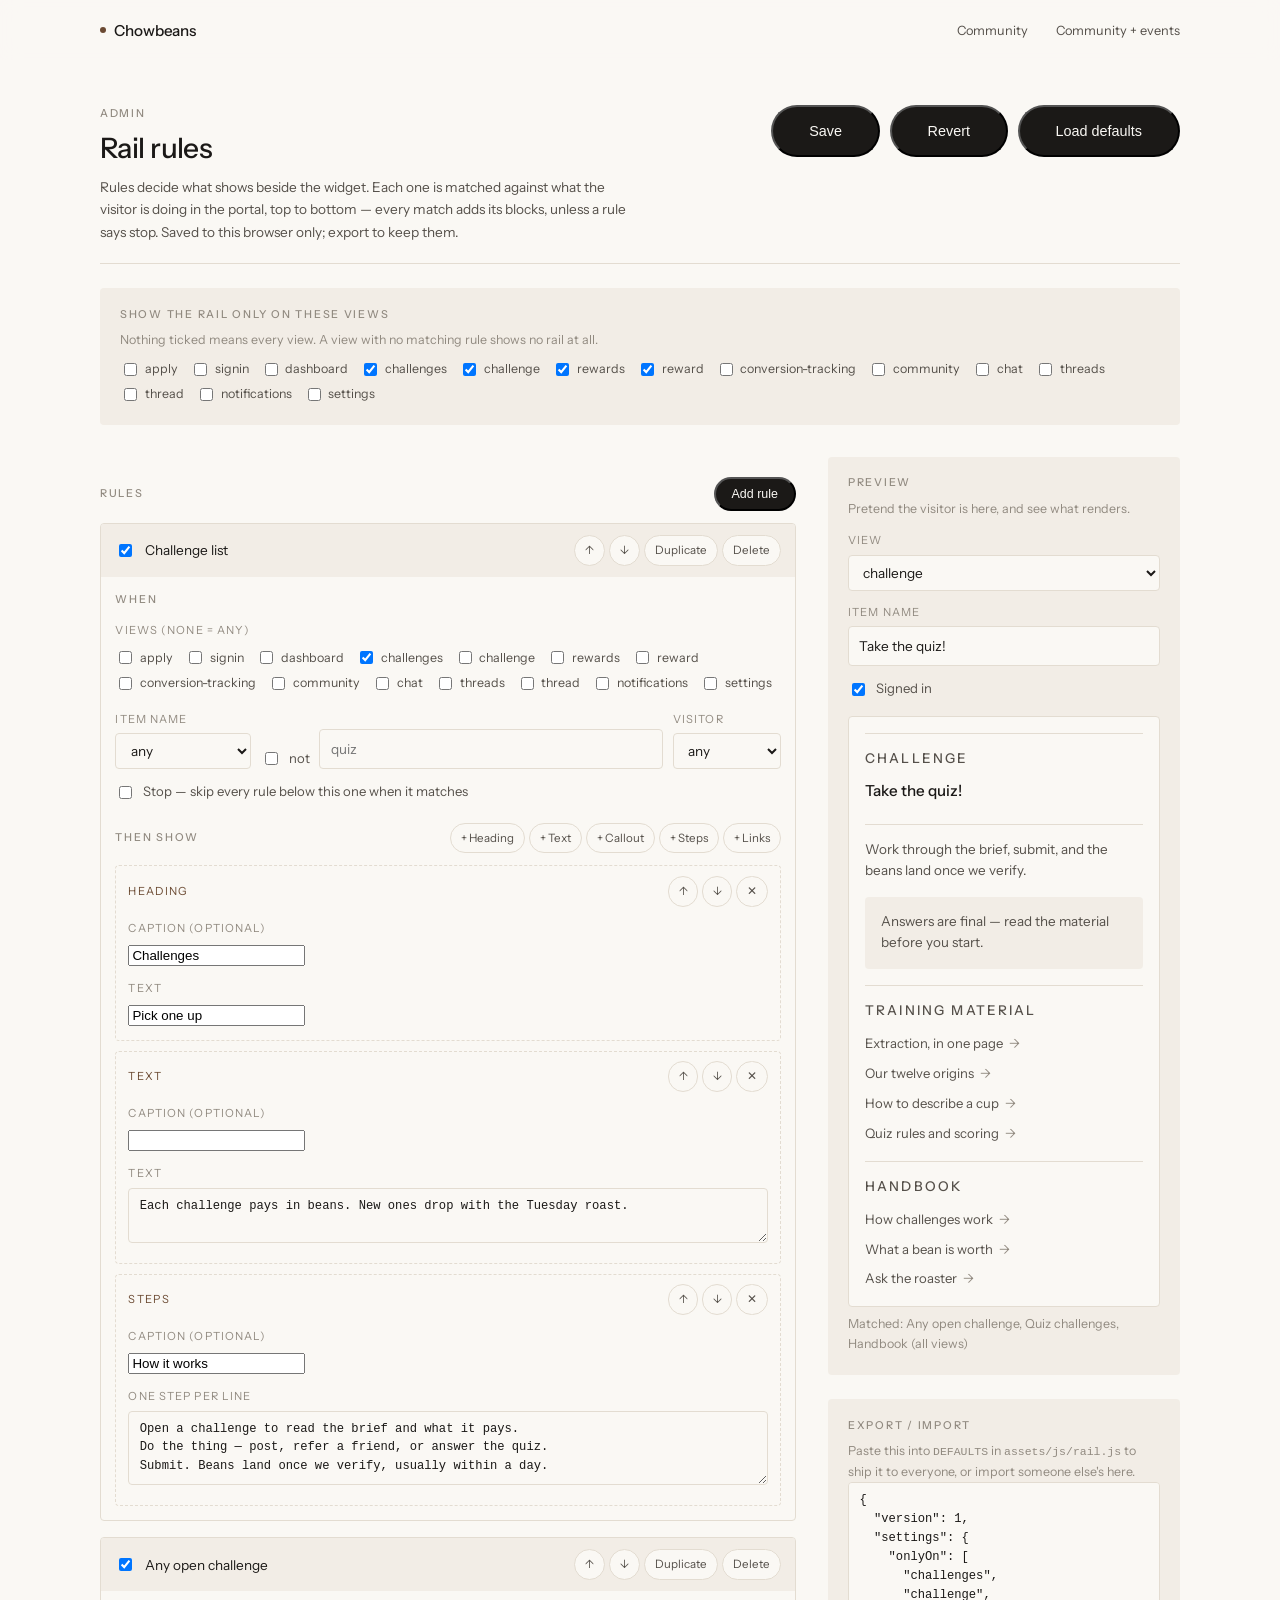
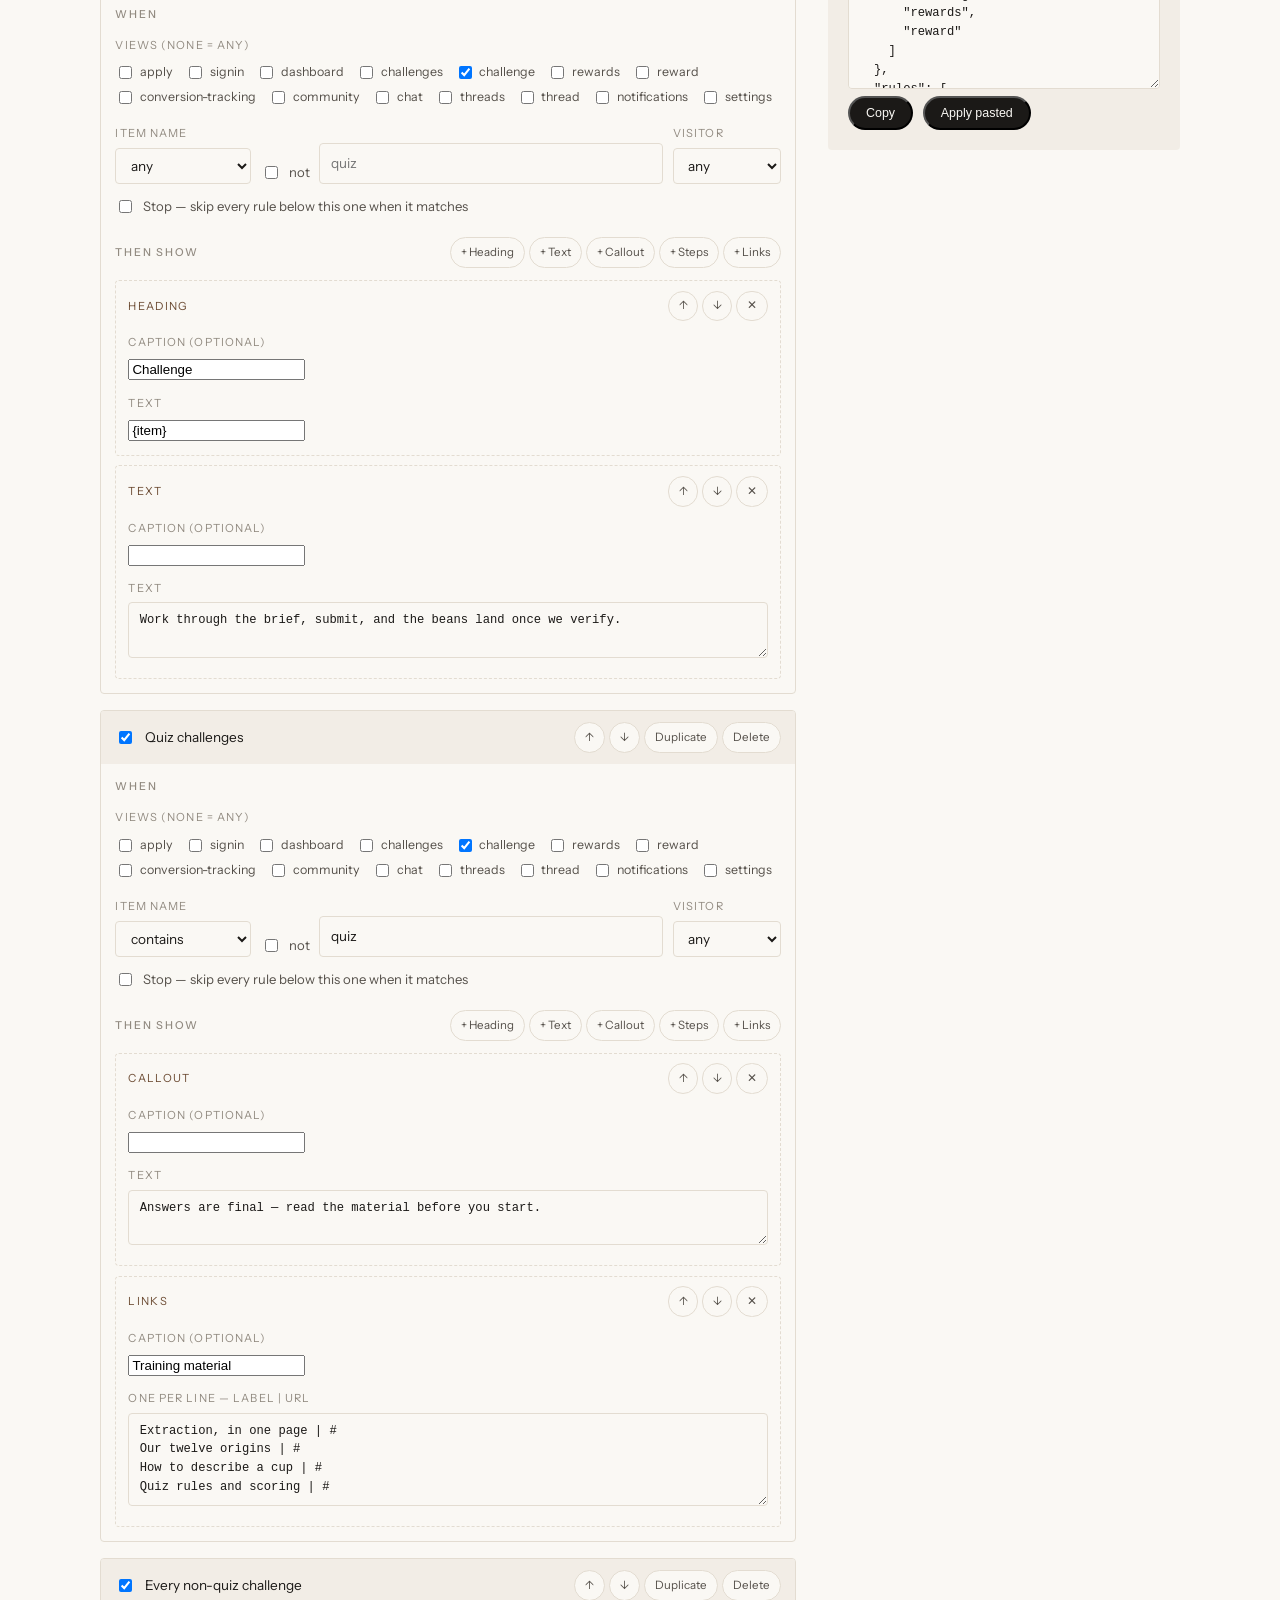
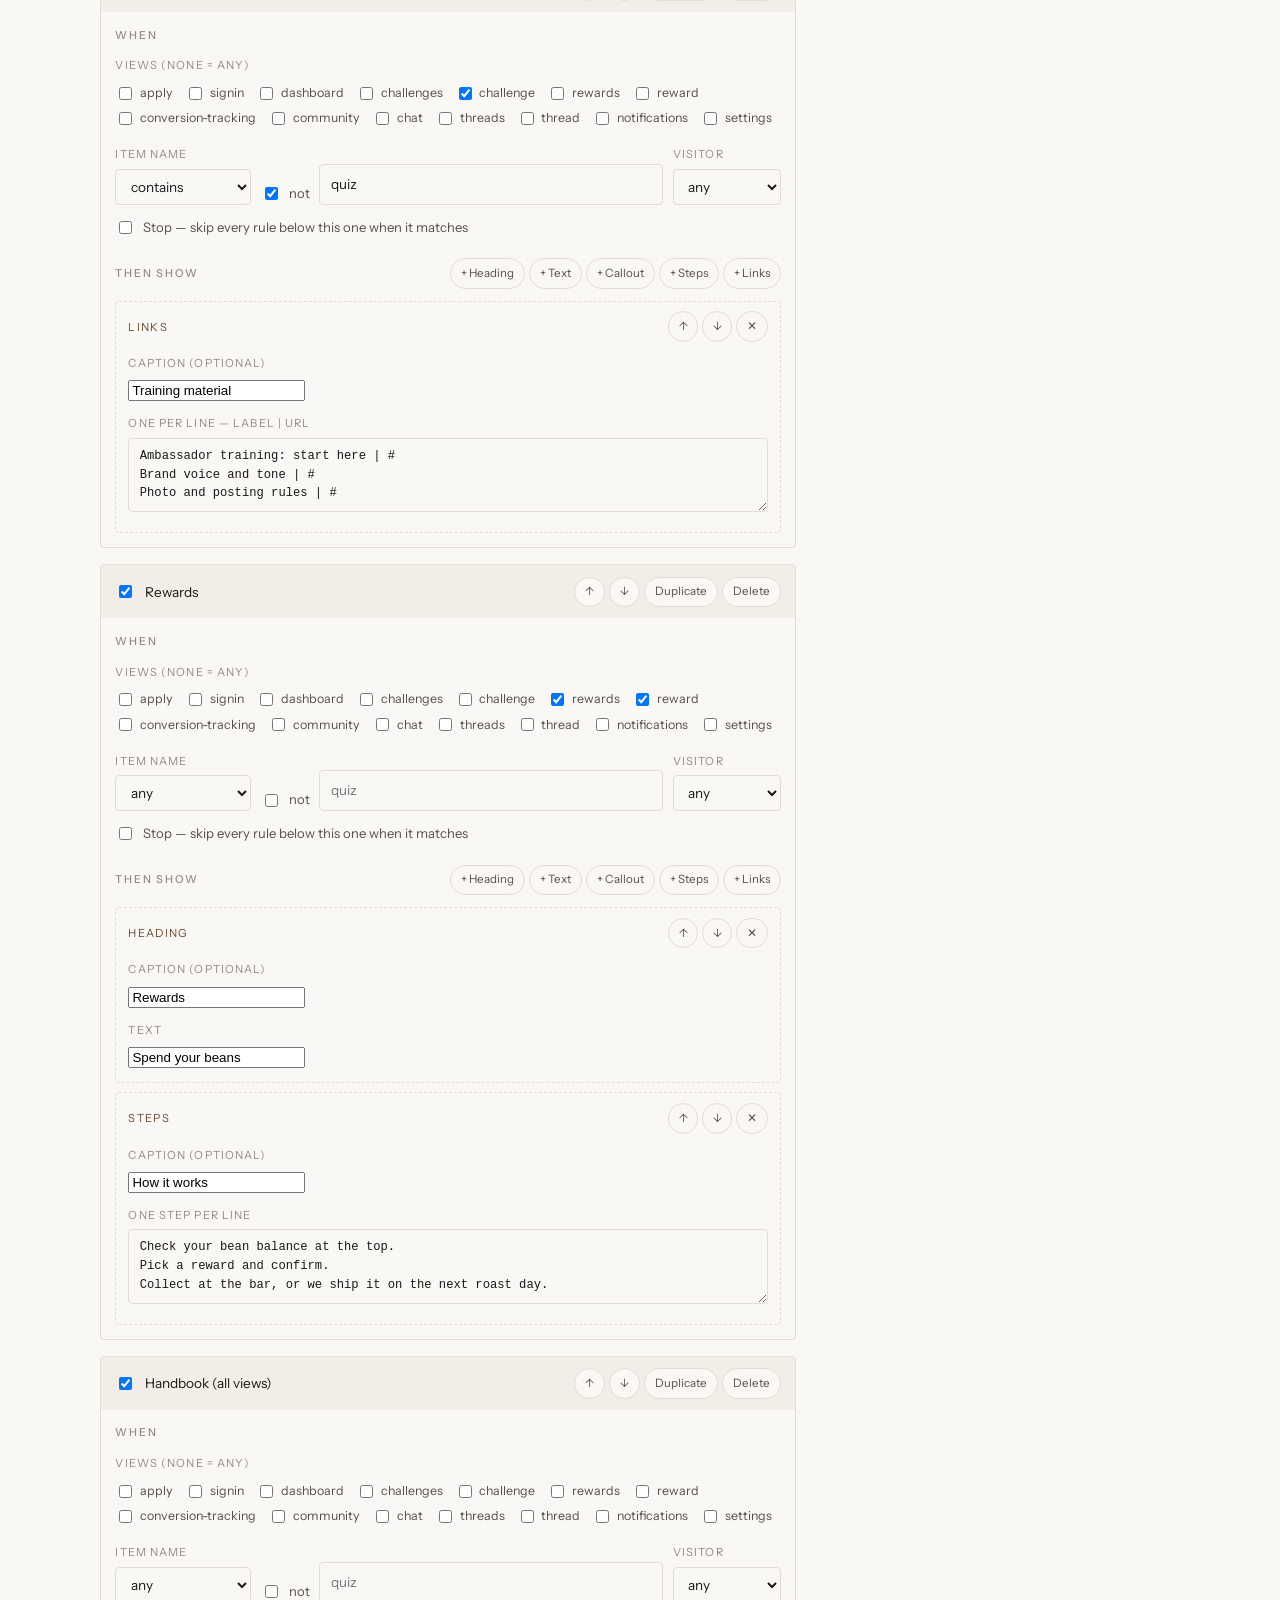
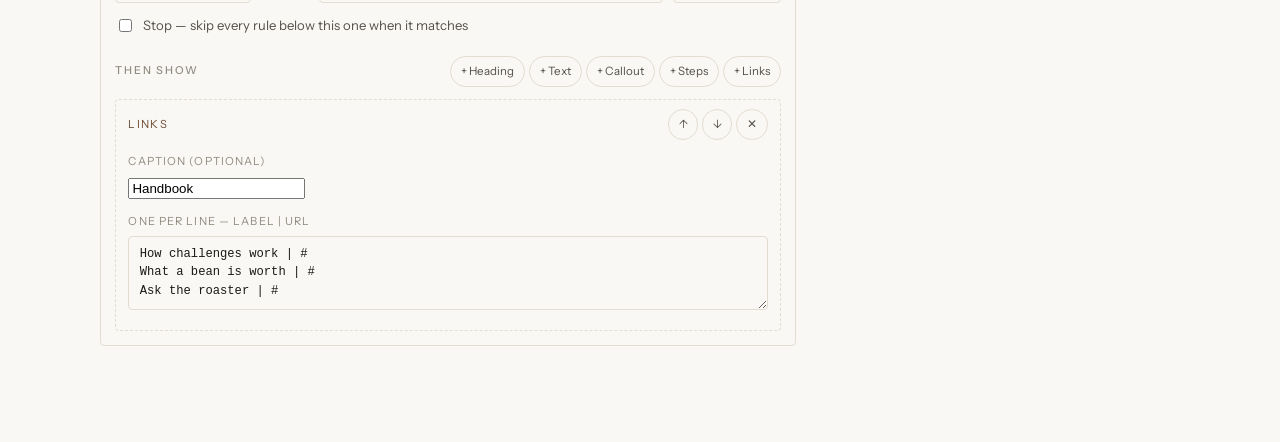
==== admin.html @ ef42c7b0 "Replace the hardcoded rail with a rule engine and an admin editor The rail now renders only content " ====
<!DOCTYPE html>
<html lang="en">
<head>
<meta charset="utf-8">
<meta name="viewport" content="width=device-width, initial-scale=1">
<meta name="robots" content="noindex">
<title>Rail rules — Chowbeans</title>
<link rel="icon" href="data:image/svg+xml,<svg xmlns='http://www.w3.org/2000/svg' viewBox='0 0 32 32'><circle cx='16' cy='16' r='7' fill='%236B4A32'/></svg>">
<link rel="preconnect" href="https://fonts.googleapis.com">
<link rel="preconnect" href="https://fonts.gstatic.com" crossorigin>
<link href="https://fonts.googleapis.com/css2?family=Instrument+Sans:wght@400;500;600&display=swap" rel="stylesheet">
<link rel="stylesheet" href="assets/css/style.css">
</head>
<body class="admin">

<header class="site-header">
  <div class="shell header-inner">
    <a class="wordmark" href="index.html"><i aria-hidden="true"></i>Chowbeans</a>
    <nav class="nav" aria-label="Primary">
      <a href="community.html">Community</a>
      <a href="community.html?debug=1">Community + events</a>
    </nav>
  </div>
</header>

<main class="shell admin-main">

  <div class="admin-head">
    <div>
      <p class="label">Admin</p>
      <h1 class="h2">Rail rules</h1>
      <p class="admin-lede">
        Rules decide what shows beside the widget. Each one is matched against
        what the visitor is doing in the portal, top to bottom — every match
        adds its blocks, unless a rule says stop. Saved to this browser only;
        export to keep them.
      </p>
    </div>
    <div class="admin-actions">
      <button type="button" class="btn" id="save">Save</button>
      <button type="button" class="btn btn--ghost" id="revert">Revert</button>
      <button type="button" class="btn btn--ghost" id="defaults">Load defaults</button>
    </div>
  </div>

  <p class="admin-flash" id="flash" hidden></p>

  <section class="admin-panel">
    <p class="label">Show the rail only on these views</p>
    <p class="admin-hint">Nothing ticked means every view. A view with no matching rule shows no rail at all.</p>
    <div class="admin-views" id="onlyOn"></div>
  </section>

  <div class="admin-grid">

    <section>
      <div class="admin-bar">
        <p class="label">Rules</p>
        <button type="button" class="btn btn--small" id="addRule">Add rule</button>
      </div>
      <div id="rules"></div>
    </section>

    <aside class="admin-side">
      <div class="admin-panel">
        <p class="label">Preview</p>
        <p class="admin-hint">Pretend the visitor is here, and see what renders.</p>

        <label class="admin-field">
          <span>View</span>
          <select id="pvView"></select>
        </label>
        <label class="admin-field">
          <span>Item name</span>
          <input type="text" id="pvItem" placeholder="Take the quiz!">
        </label>
        <label class="admin-field admin-field--row">
          <input type="checkbox" id="pvAuth" checked>
          <span>Signed in</span>
        </label>

        <div class="admin-preview">
          <div class="rail" id="preview"></div>
        </div>
        <p class="admin-hint" id="pvMatched"></p>
      </div>

      <div class="admin-panel">
        <p class="label">Export / import</p>
        <p class="admin-hint">
          Paste this into <code>DEFAULTS</code> in <code>assets/js/rail.js</code>
          to ship it to everyone, or import someone else's here.
        </p>
        <textarea id="json" spellcheck="false" rows="10"></textarea>
        <div class="admin-actions">
          <button type="button" class="btn btn--small" id="copy">Copy</button>
          <button type="button" class="btn btn--small btn--ghost" id="apply">Apply pasted</button>
        </div>
      </div>
    </aside>

  </div>
</main>

<template id="ruleTemplate">
  <article class="rule">
    <header class="rule-head">
      <label class="rule-toggle">
        <input type="checkbox" data-field="enabled">
        <input type="text" class="rule-name" data-field="name" placeholder="Rule name">
      </label>
      <div class="rule-tools">
        <button type="button" data-act="up" title="Move up">↑</button>
        <button type="button" data-act="down" title="Move down">↓</button>
        <button type="button" data-act="dup" title="Duplicate">Duplicate</button>
        <button type="button" data-act="del" title="Delete">Delete</button>
      </div>
    </header>

    <div class="rule-body">
      <p class="label">When</p>
      <div class="rule-when">
        <label class="admin-field">
          <span>Views (none = any)</span>
          <div class="admin-views" data-field="views"></div>
        </label>
        <div class="rule-when-row">
          <label class="admin-field">
            <span>Item name</span>
            <select data-field="matchMode">
              <option value="any">any</option>
              <option value="contains">contains</option>
              <option value="equals">is exactly</option>
              <option value="starts">starts with</option>
              <option value="regex">matches regex</option>
            </select>
          </label>
          <label class="admin-field admin-field--row rule-negate">
            <input type="checkbox" data-field="negate">
            <span>not</span>
          </label>
          <label class="admin-field admin-field--grow">
            <span>&nbsp;</span>
            <input type="text" data-field="matchValue" placeholder="quiz">
          </label>
          <label class="admin-field">
            <span>Visitor</span>
            <select data-field="auth">
              <option value="any">any</option>
              <option value="in">signed in</option>
              <option value="out">signed out</option>
            </select>
          </label>
        </div>
        <label class="admin-field admin-field--row">
          <input type="checkbox" data-field="stop">
          <span>Stop — skip every rule below this one when it matches</span>
        </label>
      </div>

      <div class="admin-bar">
        <p class="label">Then show</p>
        <div class="rule-add">
          <button type="button" data-add="heading">+ Heading</button>
          <button type="button" data-add="text">+ Text</button>
          <button type="button" data-add="note">+ Callout</button>
          <button type="button" data-add="steps">+ Steps</button>
          <button type="button" data-add="links">+ Links</button>
        </div>
      </div>
      <div class="rule-blocks" data-field="blocks"></div>
    </div>
  </article>
</template>

<script src="assets/js/rail.js"></script>
<script src="assets/js/admin.js"></script>
</body>
</html>
---- assets/css/style.css ----
/* ============================================================
   Chowbeans — minimal.
   One typeface, one accent, hairlines and space.
   ============================================================ */

:root {
  --paper:     #FAF8F4;
  --paper-2:   #F2EDE6;
  --ink:       #1B1917;
  --ink-soft:  #55504A;
  --ink-faint: #918A80;
  --bean:      #6B4A32;
  --line:      #E3DCD1;

  --shell: min(1080px, 100% - 3rem);
  --ease:  cubic-bezier(.22, .61, .36, 1);
  --font:  'Instrument Sans', 'Helvetica Neue', Helvetica, sans-serif;
}

*, *::before, *::after { box-sizing: border-box; }

html { -webkit-text-size-adjust: 100%; scroll-behavior: smooth; }
@media (prefers-reduced-motion: reduce) { html { scroll-behavior: auto; } }

body {
  margin: 0;
  background: var(--paper);
  color: var(--ink);
  font-family: var(--font);
  font-size: .95rem;
  font-weight: 400;
  line-height: 1.65;
  -webkit-font-smoothing: antialiased;
}

h1, h2, h3 { margin: 0; font-weight: 500; }
p { margin: 0; }
ul { margin: 0; padding: 0; list-style: none; }
a { color: inherit; text-decoration: none; }

::selection { background: var(--bean); color: var(--paper); }
:focus-visible { outline: 1.5px solid var(--bean); outline-offset: 4px; }

.skip { position: absolute; left: -9999px; }
.skip:focus {
  left: 1rem; top: 1rem; z-index: 200;
  padding: .6rem 1rem;
  background: var(--ink); color: var(--paper);
}

.shell { width: var(--shell); margin-inline: auto; }

/* ── Type helpers ─────────────────────────────────────── */

.label {
  font-size: .68rem;
  font-weight: 500;
  letter-spacing: .16em;
  text-transform: uppercase;
  color: var(--ink-faint);
}

.h2 {
  font-size: clamp(1.35rem, 1.2rem + .7vw, 1.85rem);
  font-weight: 500;
  letter-spacing: -.02em;
  line-height: 1.25;
}

.link {
  display: inline-block;
  padding-bottom: .2rem;
  border-bottom: 1px solid var(--ink);
  font-size: .85rem;
  transition: color .3s var(--ease), border-color .3s var(--ease);
}
.link:hover { color: var(--bean); border-color: var(--bean); }

/* ── Header ───────────────────────────────────────────── */

.site-header {
  position: sticky;
  top: 0;
  z-index: 100;
  background: color-mix(in srgb, var(--paper) 88%, transparent);
  backdrop-filter: blur(10px);
  transition: box-shadow .3s var(--ease);
}
.site-header.is-scrolled { box-shadow: 0 1px 0 var(--line); }

.header-inner {
  display: flex;
  align-items: center;
  justify-content: space-between;
  gap: 1.5rem;
  padding-block: 1.1rem;
}

.wordmark {
  display: inline-flex;
  align-items: center;
  gap: .5rem;
  font-size: .95rem;
  font-weight: 500;
  letter-spacing: -.01em;
}
.wordmark i {
  width: .4rem; height: .4rem;
  border-radius: 50%;
  background: var(--bean);
}

.nav { display: flex; gap: 1.75rem; }
.nav a {
  font-size: .8rem;
  color: var(--ink-soft);
  transition: color .25s var(--ease);
}
.nav a:hover, .nav a[aria-current='page'] { color: var(--ink); }

/* ── Hero ─────────────────────────────────────────────── */

.hero { padding-block: clamp(2.25rem, 6vh, 3.75rem) clamp(2rem, 5vh, 3rem); }

.hero h1 {
  max-width: 16ch;
  font-size: clamp(2rem, 1.3rem + 3vw, 3.4rem);
  font-weight: 500;
  line-height: 1.12;
  letter-spacing: -.035em;
}
.hero h1 span { color: var(--bean); }

.hero p {
  margin-top: 1.25rem;
  max-width: 44ch;
  color: var(--ink-soft);
}

/* ── Sections ─────────────────────────────────────────── */

.section { padding-block: clamp(2.25rem, 5vh, 3.25rem); }

.section-head {
  display: flex;
  align-items: baseline;
  justify-content: space-between;
  gap: 1.5rem;
  padding-bottom: 1.1rem;
  border-bottom: 1px solid var(--line);
}

/* Beans — text rows, colour only as a small dot. */
.beans > li {
  display: grid;
  grid-template-columns: auto minmax(0, 10rem) minmax(0, 1fr) auto auto;
  align-items: baseline;
  gap: 1.5rem;
  padding-block: .9rem;
  border-bottom: 1px solid var(--line);
}

/* Suggested brew methods, sitting in the slack between notes and price.
   Tone tracks how the method extracts — pour-over pale, immersion mid,
   pressure dark — so the tags read apart at a glance. */
.tags { display: flex; gap: .4rem; }
.tags li {
  padding: .2rem .65rem .25rem;
  border-radius: 999px;
  font-size: .68rem;
  font-weight: 500;
  letter-spacing: .06em;
  text-transform: uppercase;
  white-space: nowrap;
}
.tag--pour     { background: #F0E3D0; color: #8A5C31; }
.tag--immersion { background: #E0C6A4; color: #5C3B1E; }
.tag--pressure { background: #6B4A32; color: #FAF8F4; }
.beans .dot {
  width: .5rem; height: .5rem;
  border-radius: 50%;
  background: var(--roast);
  transform: translateY(-1px);
}
.beans h3 { font-size: .95rem; font-weight: 500; }
.beans .notes { color: var(--ink-soft); }
.beans .price { color: var(--ink-faint); font-variant-numeric: tabular-nums; }

/* ── Community ────────────────────────────────────────── */

/* The reason the site exists — held to the content column, high on the page. */
.community {
  display: flex;
  align-items: center;
  justify-content: space-between;
  gap: 2.5rem;
  flex-wrap: wrap;
  padding: clamp(1.75rem, 3vw, 2.5rem);
  background: var(--bean);
  color: var(--paper);
  border-radius: 4px;
}
.community .label { color: rgba(250, 248, 244, .6); margin-bottom: .8rem; }
.community h2 { max-width: 22ch; }
.community p {
  margin-top: .75rem;
  max-width: 44ch;
  color: rgba(250, 248, 244, .75);
}
.community .btn { background: var(--paper); color: var(--ink); }
.community .btn:hover { background: var(--paper-2); }
.community .link {
  color: var(--paper);
  border-color: rgba(250, 248, 244, .45);
  font-size: .9rem;
  font-weight: 500;
}
.community .link:hover { color: var(--paper); border-color: var(--paper); }

.community-actions {
  display: flex;
  align-items: center;
  gap: 1.75rem;
  flex-shrink: 0;
}

.btn {
  display: inline-block;
  padding: 1rem 2.25rem;
  border-radius: 999px;
  background: var(--ink);
  color: var(--paper);
  font-size: .9rem;
  font-weight: 500;
  white-space: nowrap;
  transition: background .3s var(--ease);
}
.btn:hover { background: var(--bean); }

/* ── Footer ───────────────────────────────────────────── */

.site-footer {
  margin-top: clamp(2rem, 5vh, 3rem);
  padding-block: 1.5rem 1.75rem;
  border-top: 1px solid var(--line);
}
.footer-inner {
  display: flex;
  justify-content: space-between;
  gap: 2rem 3rem;
  flex-wrap: wrap;
}
.footer-inner p { color: var(--ink-faint); font-size: .82rem; }
.footer-inner .nav { gap: 1.25rem; }
.footer-inner .nav a { font-size: .82rem; }

/* ── Community page ───────────────────────────────────── */

.page-hero { padding-block: clamp(3.5rem, 10vh, 5.5rem) clamp(2rem, 5vh, 3rem); }
.page-hero h1 {
  margin-top: .9rem;
  max-width: 18ch;
  font-size: clamp(1.75rem, 1.3rem + 2vw, 2.6rem);
  font-weight: 500;
  line-height: 1.15;
  letter-spacing: -.03em;
}
.page-hero p { margin-top: 1.25rem; max-width: 46ch; color: var(--ink-soft); }

.widget { padding-bottom: clamp(4rem, 10vh, 6rem); }

.widget-layout {
  display: grid;
  grid-template-columns: minmax(0, 1fr) 15rem;
  gap: clamp(2rem, 4vw, 3.5rem);
  align-items: start;
}
/* No rule matched this view — give the column back to the widget. */
.widget-layout--norail { grid-template-columns: minmax(0, 1fr); }

/* Tabs centre over the widget, independent of the left-aligned copy. */
.widget-main {
  display: flex;
  flex-direction: column;
  align-items: center;
  min-width: 0;
}
.widget-main .panel { width: 100%; }

/* ── Context rail ─────────────────────────────────────── */

.rail {
  position: sticky;
  top: 5rem;
  display: grid;
  gap: 1.25rem;
}
.rail-block { padding-top: .9rem; border-top: 1px solid var(--line); }

/* Training material earns a tint — it appears only for the open challenge. */
.rail-block--accent {
  padding: .9rem 1rem 1rem;
  border-top: 0;
  background: var(--paper-2);
  border-radius: 4px;
}
.rail-block--accent .label { color: var(--bean); }
.rail-block .label { margin-bottom: .55rem; }
.rail h3 {
  font-size: .95rem;
  font-weight: 500;
  margin-bottom: .3rem;
}
.rail p { font-size: .84rem; line-height: 1.55; color: var(--ink-soft); }

.rail-steps {
  counter-reset: step;
  display: grid;
  gap: .5rem;
}
.rail-steps li {
  counter-increment: step;
  display: grid;
  grid-template-columns: 1.1rem 1fr;
  gap: .5rem;
  font-size: .82rem;
  line-height: 1.5;
  color: var(--ink-soft);
}
.rail-steps li::before {
  content: counter(step);
  color: var(--bean);
  font-weight: 500;
  font-variant-numeric: tabular-nums;
}

.rail-links { display: grid; gap: .3rem; }
.rail-links a {
  display: inline-flex;
  align-items: baseline;
  gap: .4rem;
  font-size: .82rem;
  color: var(--ink-soft);
  transition: color .25s var(--ease);
}
.rail-links a::after {
  content: '→';
  color: var(--ink-faint);
  transition: transform .25s var(--ease), color .25s var(--ease);
}
.rail-links a:hover { color: var(--bean); }
.rail-links a:hover::after { color: var(--bean); transform: translateX(.15rem); }

.rail-feed li {
  display: flex;
  gap: .5rem;
  padding-block: .25rem;
  font-size: .78rem;
  color: var(--ink-soft);
}
.rail-feed span {
  color: var(--ink-faint);
  font-variant-numeric: tabular-nums;
}

/* Segmented control — the selected side is a filled pill, not a hairline. */
.tabs {
  display: inline-flex;
  gap: .25rem;
  padding: .25rem;
  margin-bottom: clamp(1.75rem, 4vh, 2.5rem);
  background: var(--paper-2);
  border-radius: 999px;
}
.tabs button {
  padding: .55rem 1.5rem;
  border: 0;
  border-radius: 999px;
  background: none;
  font: inherit;
  font-size: .85rem;
  color: var(--ink-soft);
  cursor: pointer;
  transition: background .25s var(--ease), color .25s var(--ease);
}
.tabs button:hover { color: var(--ink); }
.tabs button[aria-selected='true'] {
  background: var(--bean);
  color: var(--paper);
}

.panel { position: relative; min-height: 780px; }
.panel[hidden] { display: none; }

/* Apply mounts a fixed 600x750 iframe; sign-in mounts a fluid dashboard that
   would otherwise run the full width of the window. Cap and centre both so
   the two tabs read as the same surface. */
.panel--narrow #slWebAppWidget {
  position: relative;
  z-index: 2;
  display: flex;
  justify-content: center;
}
#slWebAppWidget iframe { display: block; border: 0; max-width: 100%; }
#slWebFrame {
  position: relative;
  z-index: 2;
  width: 100%;
  max-width: 760px;
  margin-inline: auto;
}

.widget-loading {
  position: absolute;
  inset: 0 0 auto;
  z-index: 1;
  display: flex;
  align-items: center;
  justify-content: center;
  gap: .75rem;
  padding-block: 4rem;
}
.widget-loading[hidden] { display: none; }
.widget-loading i {
  width: .5rem; height: .5rem;
  border-radius: 50%;
  background: var(--bean);
  animation: pulse 1.6s ease-in-out infinite;
}
@keyframes pulse {
  0%, 100% { opacity: .25; transform: scale(.8); }
  50%      { opacity: 1;   transform: scale(1); }
}
@media (prefers-reduced-motion: reduce) { .widget-loading i { animation: none; } }

/* ── Reveal (single, quiet fade) ──────────────────────── */

.reveal-ready [data-reveal] {
  opacity: 0;
  transform: translateY(10px);
  transition:
    opacity .7s var(--ease) calc(var(--i, 0) * 70ms),
    transform .7s var(--ease) calc(var(--i, 0) * 70ms);
}
.reveal-ready [data-reveal].is-in { opacity: 1; transform: none; }

/* ── Admin ────────────────────────────────────────────── */

.admin { background: var(--paper); }
.admin-main { padding-block: clamp(2rem, 5vh, 3rem) 5rem; }

.admin-head {
  display: flex;
  align-items: flex-start;
  justify-content: space-between;
  gap: 2rem;
  flex-wrap: wrap;
  padding-bottom: 1.25rem;
  border-bottom: 1px solid var(--line);
}
.admin-head .label { margin-bottom: .5rem; }
.admin-lede { margin-top: .6rem; max-width: 60ch; font-size: .85rem; color: var(--ink-soft); }

.admin-actions { display: flex; gap: .6rem; flex-wrap: wrap; }
.btn--small { padding: .5rem 1rem; font-size: .78rem; }

.admin-flash {
  margin-top: 1rem;
  padding: .7rem 1rem;
  border-radius: 4px;
  background: var(--bean);
  color: var(--paper);
  font-size: .82rem;
}

.admin-panel {
  margin-top: 1.5rem;
  padding: 1.1rem 1.25rem 1.25rem;
  background: var(--paper-2);
  border-radius: 4px;
}
.admin-hint { margin-top: .4rem; font-size: .78rem; color: var(--ink-faint); }
.admin-hint code {
  font-family: ui-monospace, SFMono-Regular, Menlo, monospace;
  font-size: .92em;
}

.admin-grid {
  display: grid;
  grid-template-columns: minmax(0, 1fr) 22rem;
  gap: 2rem;
  align-items: start;
  margin-top: 2rem;
}
.admin-side { position: sticky; top: 5rem; }
.admin-side .admin-panel:first-child { margin-top: 0; }

.admin-bar {
  display: flex;
  align-items: center;
  justify-content: space-between;
  gap: 1rem;
  flex-wrap: wrap;
  margin-block: 1.25rem .75rem;
}

.admin-views {
  display: flex;
  flex-wrap: wrap;
  gap: .3rem .75rem;
  margin-top: .5rem;
}
.admin-views label {
  display: inline-flex;
  align-items: center;
  gap: .3rem;
  font-size: .78rem;
  color: var(--ink-soft);
}

.admin-field { display: block; margin-top: .75rem; }
.admin-field > span {
  display: block;
  margin-bottom: .3rem;
  font-size: .7rem;
  letter-spacing: .1em;
  text-transform: uppercase;
  color: var(--ink-faint);
}
.admin-field--row {
  display: flex;
  align-items: center;
  gap: .5rem;
}
.admin-field--row > span {
  margin: 0;
  text-transform: none;
  letter-spacing: 0;
  font-size: .82rem;
  color: var(--ink-soft);
}
.admin-field--grow { flex: 1; }

.admin input[type='text'],
.admin select,
.admin textarea {
  width: 100%;
  padding: .5rem .65rem;
  border: 1px solid var(--line);
  border-radius: 4px;
  background: var(--paper);
  color: var(--ink);
  font: inherit;
  font-size: .85rem;
}
.admin textarea {
  resize: vertical;
  font-family: ui-monospace, SFMono-Regular, Menlo, monospace;
  font-size: .76rem;
  line-height: 1.55;
}
.admin input[type='text']:focus,
.admin select:focus,
.admin textarea:focus { outline: 1.5px solid var(--bean); outline-offset: 1px; }

.admin-preview {
  margin-top: 1rem;
  padding: 1rem;
  background: var(--paper);
  border: 1px solid var(--line);
  border-radius: 4px;
  min-height: 6rem;
}
.admin-preview .rail { position: static; gap: 1rem; }

/* Rules */

.rule {
  margin-bottom: 1rem;
  border: 1px solid var(--line);
  border-radius: 4px;
  background: var(--paper);
  overflow: hidden;
}
.rule--off { opacity: .5; }

.rule-head {
  display: flex;
  align-items: center;
  justify-content: space-between;
  gap: 1rem;
  padding: .7rem .9rem;
  background: var(--paper-2);
}
.rule-toggle { display: flex; align-items: center; gap: .6rem; flex: 1; }
.rule-name {
  border: 0 !important;
  background: none !important;
  font-weight: 500;
  padding: 0 !important;
}
.rule-tools { display: flex; gap: .3rem; }
.rule-tools button,
.rule-add button,
.block header button {
  padding: .3rem .6rem;
  border: 1px solid var(--line);
  border-radius: 999px;
  background: var(--paper);
  color: var(--ink-soft);
  font: inherit;
  font-size: .72rem;
  cursor: pointer;
  transition: color .2s var(--ease), border-color .2s var(--ease);
}
.rule-tools button:hover,
.rule-add button:hover,
.block header button:hover { color: var(--bean); border-color: var(--bean); }

.rule-body { padding: .9rem; }
.rule-when-row {
  display: flex;
  gap: .6rem;
  align-items: flex-end;
  flex-wrap: wrap;
}
.rule-when-row .admin-field { margin-top: .75rem; }
.rule-add { display: flex; gap: .3rem; flex-wrap: wrap; }

.block {
  margin-top: .6rem;
  padding: .6rem .75rem .8rem;
  border: 1px dashed var(--line);
  border-radius: 4px;
}
.block header {
  display: flex;
  align-items: center;
  justify-content: space-between;
  gap: 1rem;
}
.block-type {
  font-size: .7rem;
  letter-spacing: .12em;
  text-transform: uppercase;
  color: var(--bean);
}
.block header div { display: flex; gap: .25rem; }

@media (max-width: 900px) {
  .admin-grid { grid-template-columns: 1fr; }
  .admin-side { position: static; }
}

/* ── Responsive ───────────────────────────────────────── */

@media (max-width: 1040px) {
  .widget-layout { grid-template-columns: 1fr; }
  .rail { position: static; margin-top: 1rem; }
}

@media (max-width: 720px) {
  :root { --shell: min(1080px, 100% - 2.5rem); }

  /* Name and price share the top line; notes and tags run underneath it. */
  .beans > li {
    grid-template-columns: auto minmax(0, 1fr) auto;
    row-gap: .45rem;
  }
  .beans .price { grid-column: 3; grid-row: 1; }
  .beans .notes,
  .tags { grid-column: 2 / -1; }

  .community { flex-direction: column; align-items: flex-start; }

  .panel { min-height: 980px; }
}
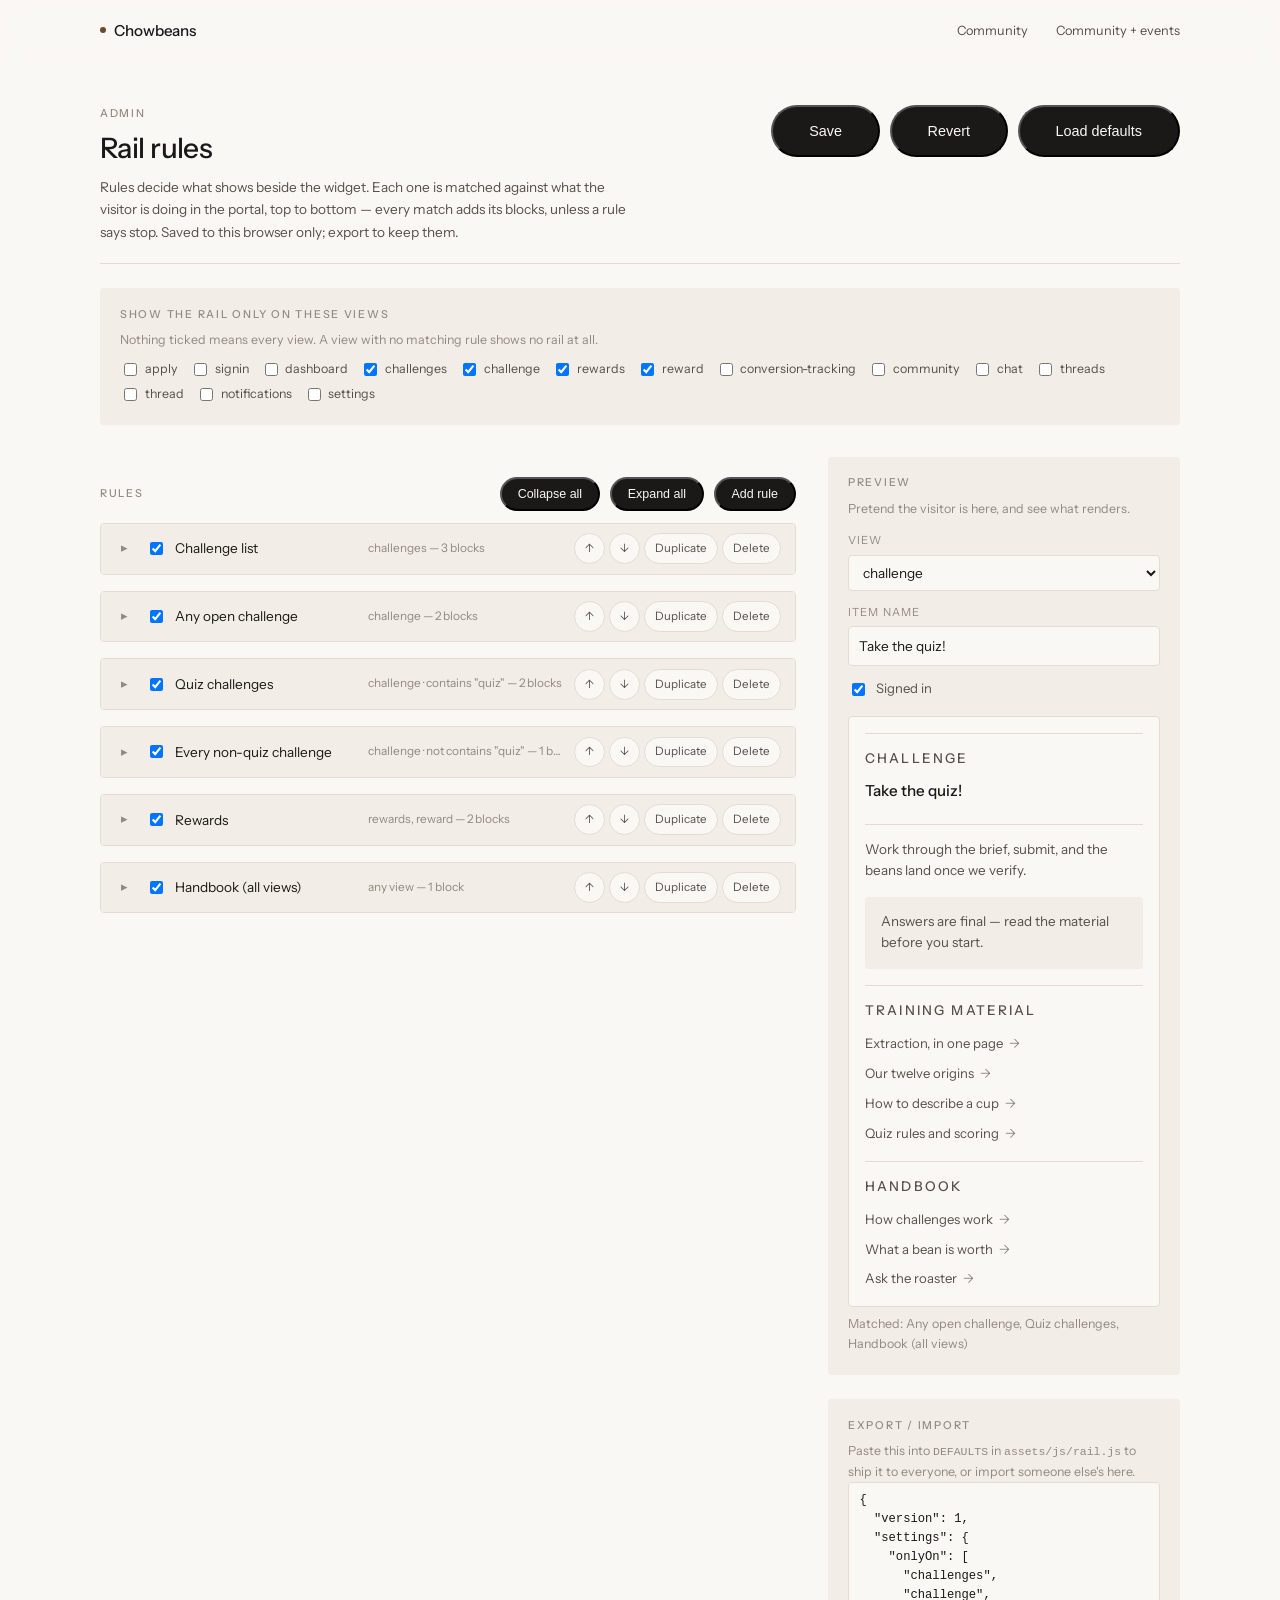
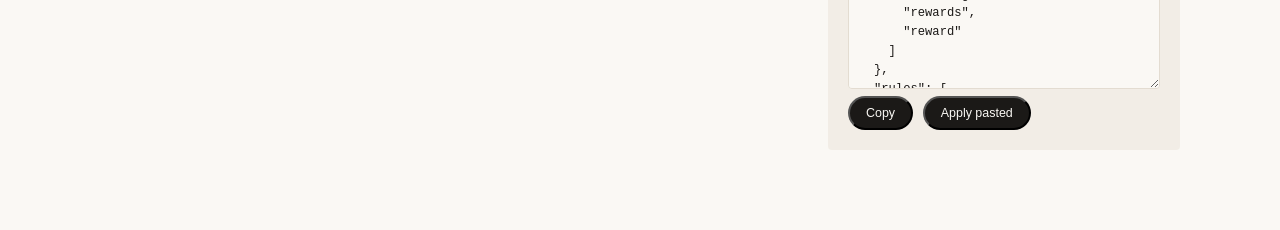
==== commit 55c5ca99: "Admin: wire the Add rule button, collapse rules by default Add rule was never bound to a handler. Ne" ====
--- a/admin.html
+++ b/admin.html
@@ -56,7 +56,11 @@
     <section>
       <div class="admin-bar">
         <p class="label">Rules</p>
-        <button type="button" class="btn btn--small" id="addRule">Add rule</button>
+        <div class="admin-actions">
+          <button type="button" class="btn btn--small btn--ghost" id="collapseAll">Collapse all</button>
+          <button type="button" class="btn btn--small btn--ghost" id="expandAll">Expand all</button>
+          <button type="button" class="btn btn--small" id="addRule">Add rule</button>
+        </div>
       </div>
       <div id="rules"></div>
     </section>
@@ -105,10 +109,12 @@
 <template id="ruleTemplate">
   <article class="rule">
     <header class="rule-head">
+      <button type="button" class="rule-fold" data-act="fold" aria-expanded="true" title="Expand or collapse">▾</button>
       <label class="rule-toggle">
-        <input type="checkbox" data-field="enabled">
+        <input type="checkbox" data-field="enabled" title="Enable or disable this rule">
         <input type="text" class="rule-name" data-field="name" placeholder="Rule name">
       </label>
+      <p class="rule-summary" data-field="summary"></p>
       <div class="rule-tools">
         <button type="button" data-act="up" title="Move up">↑</button>
         <button type="button" data-act="down" title="Move down">↓</button>
--- a/assets/css/style.css
+++ b/assets/css/style.css
@@ -587,13 +587,37 @@
 .rule-head {
   display: flex;
   align-items: center;
-  justify-content: space-between;
-  gap: 1rem;
-  padding: .7rem .9rem;
+  gap: .75rem;
+  padding: .6rem .9rem;
   background: var(--paper-2);
 }
-.rule-toggle { display: flex; align-items: center; gap: .6rem; flex: 1; }
+.rule-toggle { display: flex; align-items: center; gap: .6rem; flex-shrink: 0; }
+
+.rule-fold {
+  padding: .1rem .35rem;
+  border: 0;
+  background: none;
+  color: var(--ink-faint);
+  font: inherit;
+  font-size: .8rem;
+  line-height: 1;
+  cursor: pointer;
+}
+.rule-fold:hover { color: var(--bean); }
+
+.rule-summary {
+  flex: 1;
+  min-width: 0;
+  font-size: .74rem;
+  color: var(--ink-faint);
+  white-space: nowrap;
+  overflow: hidden;
+  text-overflow: ellipsis;
+}
+.rule--collapsed .rule-body { display: none; }
+.rule--collapsed { background: var(--paper-2); }
 .rule-name {
+  width: 11rem;
   border: 0 !important;
   background: none !important;
   font-weight: 500;
